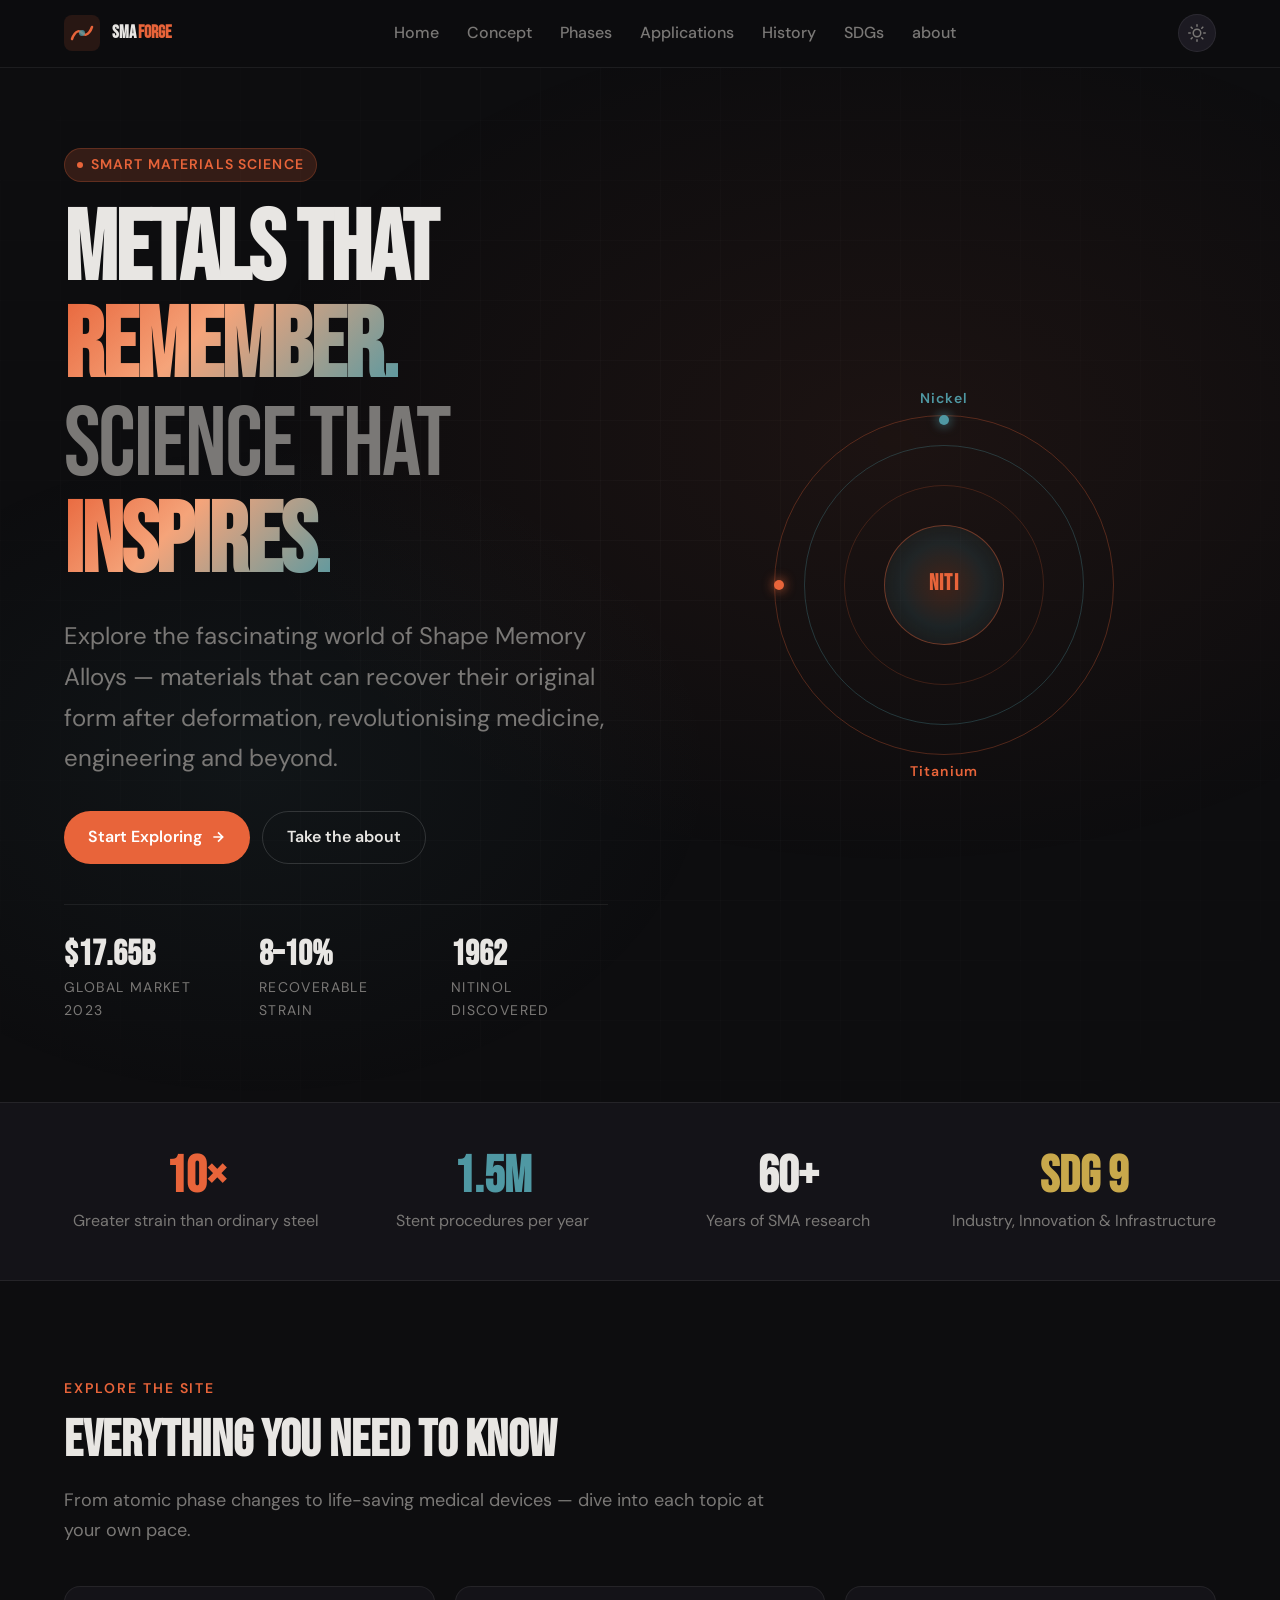
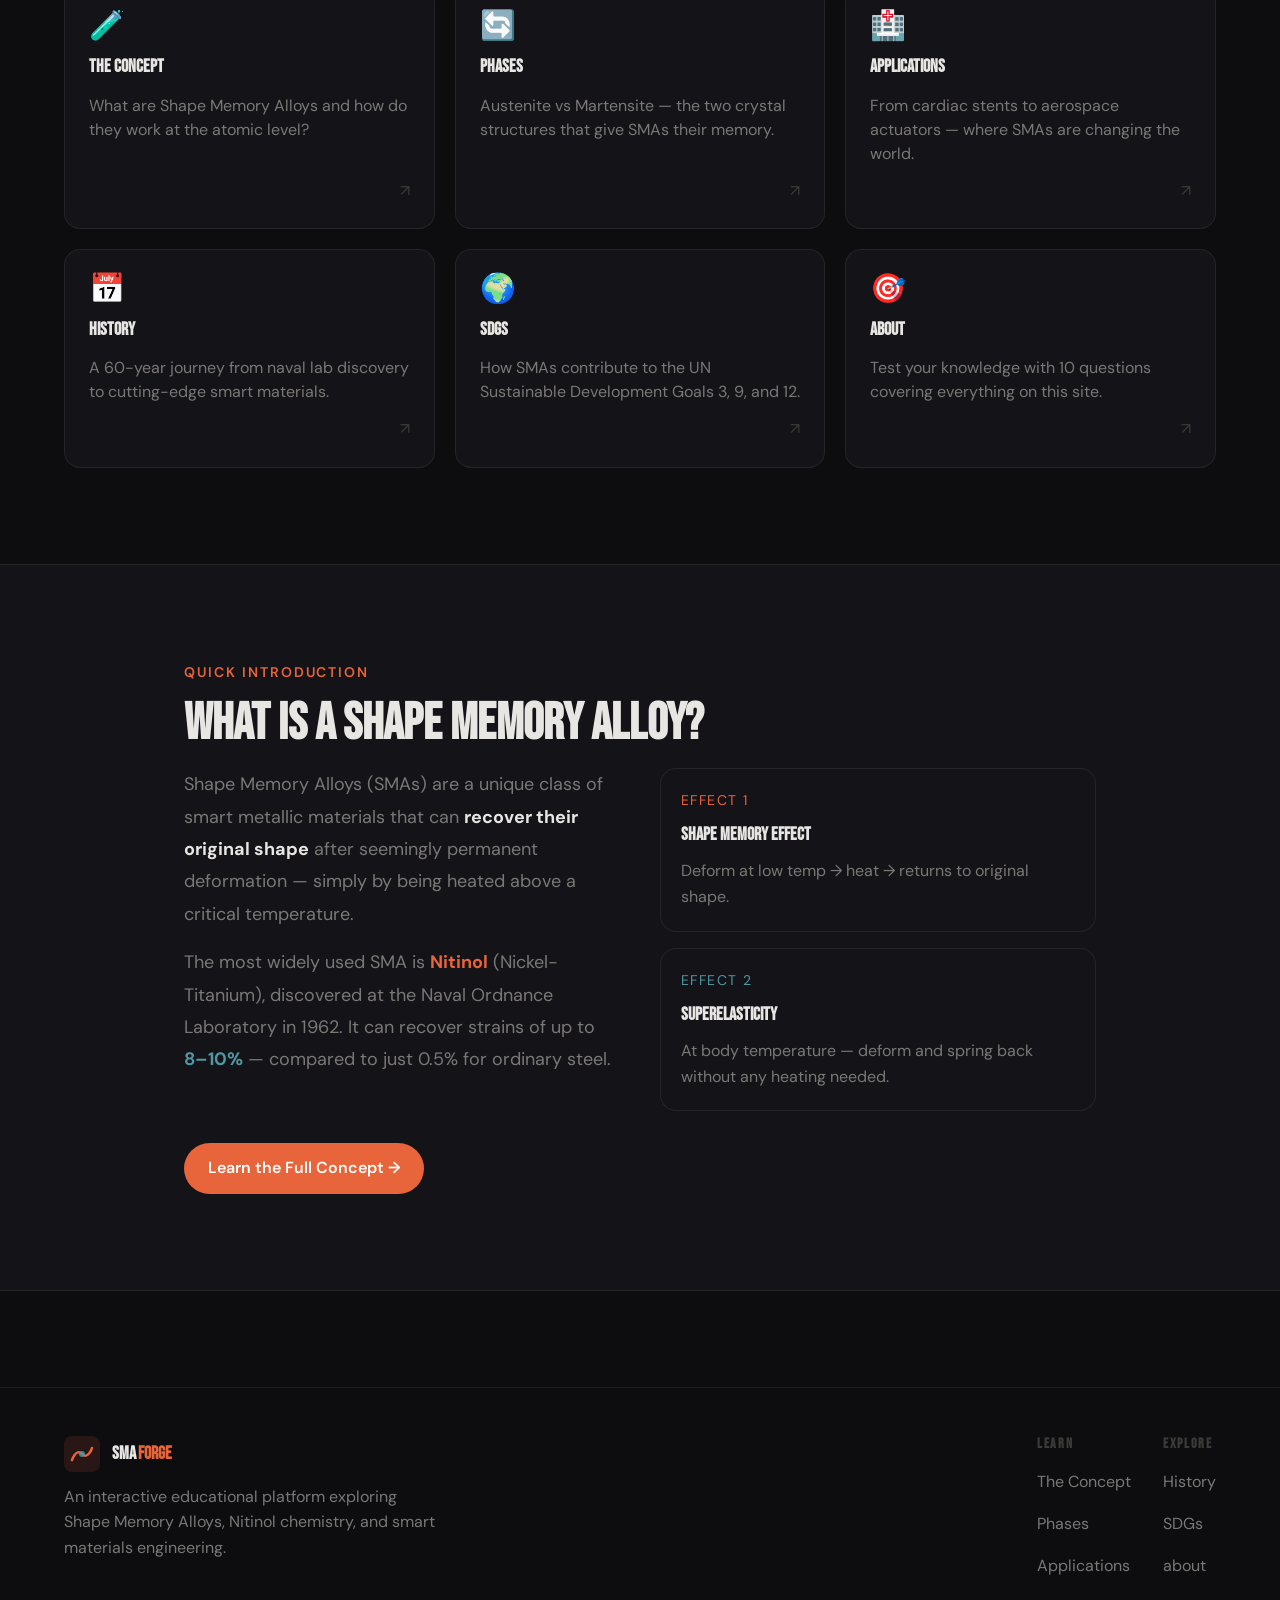
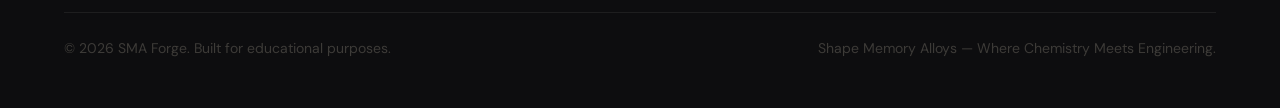
==== index.html @ 64794d24 "Initial deploy — SMA Forge" ====
<!DOCTYPE html>
<html lang="en" data-theme="dark">
<head>
  <meta charset="UTF-8" />
  <meta name="viewport" content="width=device-width, initial-scale=1.0" />
  <meta name="description" content="SMA Forge — An interactive educational platform exploring Shape Memory Alloys, Nitinol, and smart materials science." />
  <title>SMA Forge — Where Chemistry Meets Engineering</title>

  <!-- Prevent theme flash -->
  <script src="./js/theme.js"></script>

  <!-- Fonts -->
  <link rel="preconnect" href="https://fonts.googleapis.com" />
  <link rel="preconnect" href="https://fonts.googleapis.com" />
  <link rel="preconnect" href="https://fonts.gstatic.com" crossorigin />
  <link href="https://fonts.googleapis.com/css2?family=Bebas+Neue&family=DM+Sans:opsz,wght@9..40,300;9..40,400;9..40,500;9..40,700&display=swap" rel="stylesheet" />
  <!-- Styles -->
  <link rel="stylesheet" href="./css/global.css" />
  <link rel="stylesheet" href="./css/animations.css" />

  <style>
    /* ── Hero ── */
    .hero {
      min-height: 100dvh;
      display: flex;
      align-items: center;
      position: relative;
      overflow: hidden;
      padding-top: 68px;
    }

    .hero__bg {
      position: absolute;
      inset: 0;
      z-index: 0;
      background:
        radial-gradient(ellipse 80% 60% at 70% 40%, rgba(232,100,58,0.07) 0%, transparent 65%),
        radial-gradient(ellipse 60% 50% at 20% 70%, rgba(79,152,163,0.06) 0%, transparent 60%);
    }

    .hero__grid-lines {
      position: absolute;
      inset: 0;
      z-index: 0;
      background-image:
        linear-gradient(rgba(255,255,255,0.025) 1px, transparent 1px),
        linear-gradient(90deg, rgba(255,255,255,0.025) 1px, transparent 1px);
      background-size: 60px 60px;
      mask-image: radial-gradient(ellipse 80% 80% at 50% 50%, black, transparent);
    }

    .hero__inner {
      position: relative;
      z-index: 1;
      max-width: var(--content-wide);
      margin-inline: auto;
      padding-inline: var(--space-6);
      padding-block: var(--space-20);
      display: grid;
      grid-template-columns: 1fr 1fr;
      gap: var(--space-16);
      align-items: center;
    }

    .hero__badge {
      display: inline-flex;
      align-items: center;
      gap: var(--space-2);
      padding: var(--space-1) var(--space-3);
      background: var(--accent-glow);
      border: 1px solid rgba(232,100,58,0.25);
      border-radius: var(--radius-full);
      font-size: var(--text-xs);
      font-weight: 600;
      color: var(--accent);
      letter-spacing: 0.08em;
      text-transform: uppercase;
      margin-bottom: var(--space-5);
    }

    .hero__badge-dot {
      width: 6px;
      height: 6px;
      background: var(--accent);
      border-radius: 50%;
      animation: pulseGlow 2s ease-in-out infinite;
    }

    .hero__title {
      font-family: var(--font-display);
      font-size: var(--text-hero);
      font-weight: 700;
      line-height: 1.0;
      letter-spacing: -0.02em;
      margin-bottom: var(--space-6);
    }

    .hero__title .line-2 {
      display: block;
      color: var(--text-muted);
      font-weight: 400;
    }

    .hero__desc {
      font-size: var(--text-lg);
      color: var(--text-muted);
      max-width: 52ch;
      line-height: 1.7;
      margin-bottom: var(--space-8);
    }

    .hero__actions {
      display: flex;
      flex-wrap: wrap;
      gap: var(--space-3);
      margin-bottom: var(--space-10);
    }

    .hero__stats {
      display: flex;
      gap: var(--space-8);
      padding-top: var(--space-8);
      border-top: 1px solid var(--border);
    }

    .hero__stat-value {
      font-family: var(--font-display);
      font-size: var(--text-xl);
      font-weight: 700;
      color: var(--text);
      line-height: 1;
      margin-bottom: var(--space-1);
    }

    .hero__stat-label {
      font-size: var(--text-xs);
      color: var(--text-muted);
      text-transform: uppercase;
      letter-spacing: 0.1em;
    }

    /* Hero visual */
    .hero__visual {
      display: flex;
      justify-content: center;
      align-items: center;
      position: relative;
    }

    .hero__atom {
      position: relative;
      width: 340px;
      height: 340px;
    }

    .atom__ring {
      position: absolute;
      inset: 0;
      border-radius: 50%;
      border: 1px solid;
      animation: spin linear infinite;
    }

    .atom__ring--1 {
      border-color: rgba(232,100,58,0.3);
      animation-duration: 12s;
    }

    .atom__ring--2 {
      inset: 30px;
      border-color: rgba(79,152,163,0.3);
      animation-duration: 18s;
      animation-direction: reverse;
    }

    .atom__ring--3 {
      inset: 70px;
      border-color: rgba(232,100,58,0.2);
      animation-duration: 8s;
    }

    .atom__core {
      position: absolute;
      inset: 110px;
      background: radial-gradient(circle, rgba(232,100,58,0.2), rgba(79,152,163,0.15), transparent);
      border-radius: 50%;
      border: 1px solid rgba(232,100,58,0.4);
      display: flex;
      align-items: center;
      justify-content: center;
    }

    .atom__core-text {
      font-family: var(--font-display);
      font-size: 1.4rem;
      font-weight: 700;
      color: var(--accent);
      letter-spacing: 0.05em;
    }

    .atom__dot {
      position: absolute;
      width: 10px;
      height: 10px;
      border-radius: 50%;
      top: 50%;
      left: 0;
      margin-top: -5px;
      transform-origin: 170px 5px;
    }

    .atom__dot--orange {
      background: var(--accent);
      box-shadow: 0 0 12px var(--accent);
    }

    .atom__dot--teal {
      background: var(--teal);
      box-shadow: 0 0 12px var(--teal);
      top: 0;
      left: 50%;
      margin-left: -5px;
      margin-top: 0;
      transform-origin: 5px 170px;
    }

    .atom__label {
      position: absolute;
      font-size: var(--text-xs);
      font-weight: 600;
      color: var(--text-muted);
      letter-spacing: 0.08em;
    }

    .atom__label--ni  { top: -28px; left: 50%; transform: translateX(-50%); color: var(--teal); }
    .atom__label--ti  { bottom: -28px; left: 50%; transform: translateX(-50%); color: var(--accent); }

    /* ── Nav cards (explore section) ── */
    .nav-cards {
      display: grid;
      grid-template-columns: repeat(3, 1fr);
      gap: var(--space-5);
    }

    .nav-card {
      background: var(--surface);
      border: 1px solid var(--border);
      border-radius: var(--radius-xl);
      padding: var(--space-6);
      text-decoration: none;
      display: flex;
      flex-direction: column;
      gap: var(--space-3);
      transition: border-color var(--transition), transform var(--transition), box-shadow var(--transition);
      position: relative;
      overflow: hidden;
    }

    .nav-card::before {
      content: '';
      position: absolute;
      inset: 0;
      opacity: 0;
      transition: opacity var(--transition);
    }

    .nav-card--orange::before {
      background: radial-gradient(ellipse at top left, rgba(232,100,58,0.08), transparent 60%);
    }

    .nav-card--teal::before {
      background: radial-gradient(ellipse at top left, rgba(79,152,163,0.08), transparent 60%);
    }

    .nav-card:hover {
      border-color: var(--border-hover);
      transform: translateY(-3px);
      box-shadow: var(--shadow-md);
    }

    .nav-card:hover::before { opacity: 1; }

    .nav-card__icon {
      font-size: 1.8rem;
      line-height: 1;
    }

    .nav-card__title {
      font-family: var(--font-display);
      font-size: var(--text-base);
      font-weight: 600;
      color: var(--text);
    }

    .nav-card__desc {
      font-size: var(--text-sm);
      color: var(--text-muted);
      line-height: 1.5;
      flex: 1;
    }

    .nav-card__arrow {
      font-size: var(--text-sm);
      color: var(--text-faint);
      transition: color var(--transition), transform var(--transition);
      align-self: flex-end;
    }

    .nav-card:hover .nav-card__arrow {
      color: var(--accent);
      transform: translate(3px, -3px);
    }

    /* ── Highlight strip ── */
    .highlight-strip {
      background: var(--surface);
      border-top: 1px solid var(--border);
      border-bottom: 1px solid var(--border);
      padding-block: var(--space-12);
    }

    .highlight-strip__inner {
      max-width: var(--content-wide);
      margin-inline: auto;
      padding-inline: var(--space-6);
      display: grid;
      grid-template-columns: repeat(4, 1fr);
      gap: var(--space-8);
      text-align: center;
    }

    .highlight-item__value {
      font-family: var(--font-display);
      font-size: var(--text-2xl);
      font-weight: 700;
      line-height: 1;
      margin-bottom: var(--space-2);
    }

    .highlight-item__label {
      font-size: var(--text-sm);
      color: var(--text-muted);
      line-height: 1.4;
    }

    /* ── Responsive ── */
    @media (max-width: 900px) {
      .hero__inner {
        grid-template-columns: 1fr;
        text-align: center;
        padding-block: var(--space-16);
      }

      .hero__desc { margin-inline: auto; }
      .hero__actions { justify-content: center; }
      .hero__stats { justify-content: center; }
      .hero__visual { display: none; }
    }

    @media (max-width: 768px) {
      .nav-cards { grid-template-columns: 1fr 1fr; }
      .highlight-strip__inner { grid-template-columns: repeat(2, 1fr); }
    }

    @media (max-width: 480px) {
      .nav-cards { grid-template-columns: 1fr; }
      .highlight-strip__inner { grid-template-columns: 1fr 1fr; }
      .hero__stats { gap: var(--space-6); flex-wrap: wrap; }
    }
  </style>
</head>

<body class="page-enter">
  <a href="#main" class="skip-link">Skip to content</a>

  <!-- ═══════════════════════════════ NAVBAR ═══════════════════════════════ -->
  <nav class="navbar" role="navigation" aria-label="Main navigation">
    <div class="navbar__inner">

      <!-- Logo -->
      <a href="./index.html" class="navbar__logo" aria-label="SMA Forge Home">
        <svg class="navbar__logo-icon" viewBox="0 0 36 36" fill="none"
             xmlns="http://www.w3.org/2000/svg" aria-hidden="true">
          <rect width="36" height="36" rx="8" fill="rgba(232,100,58,0.12)"/>
          <path d="M8 24 C8 24, 12 12, 18 18 C24 24, 28 12, 28 12"
                stroke="#e8643a" stroke-width="2.5" stroke-linecap="round"
                stroke-linejoin="round" fill="none"/>
          <circle cx="18" cy="18" r="3" fill="#4f98a3" opacity="0.8"/>
        </svg>
        <span class="navbar__logo-text">SMA <span>Forge</span></span>
      </a>

      <!-- Desktop links -->
      <ul class="navbar__links" role="list">
        <li><a href="./index.html">Home</a></li>
        <li><a href="./concept.html">Concept</a></li>
        <li><a href="./phases.html">Phases</a></li>
        <li><a href="./applications.html">Applications</a></li>
        <li><a href="./history.html">History</a></li>
        <li><a href="./sdgs.html">SDGs</a></li>
        <li><a href="./about.html">about</a></li>
      </ul>

      <!-- Controls -->
      <div class="navbar__controls">
        <button class="theme-toggle" data-theme-toggle
                aria-label="Switch to light mode">
        </button>
        <button class="navbar__hamburger" aria-label="Open menu"
                aria-expanded="false" aria-controls="mobile-menu">
          <span></span><span></span><span></span>
        </button>
      </div>
    </div>
  </nav>

  <!-- Mobile nav -->
  <div class="navbar__mobile" id="mobile-menu" role="navigation"
       aria-label="Mobile navigation">
    <a href="./index.html">Home</a>
    <a href="./concept.html">Concept</a>
    <a href="./phases.html">Phases</a>
    <a href="./applications.html">Applications</a>
    <a href="./history.html">History</a>
    <a href="./sdgs.html">SDGs</a>
    <a href="./about.html">about</a>
  </div>

  <main id="main">

    <!-- ═══════════════════════════════ HERO ═══════════════════════════════ -->
    <section class="hero" aria-labelledby="hero-title">
      <div class="hero__bg" aria-hidden="true"></div>
      <div class="hero__grid-lines" aria-hidden="true"></div>

      <div class="hero__inner">
        <!-- Left: Text -->
        <div class="hero__content">
          <div class="hero__badge hero-animate-1" aria-hidden="true">
            <span class="hero__badge-dot"></span>
            Smart Materials Science
          </div>

          <h1 class="hero__title hero-animate-2" id="hero-title">
            Metals That
            <span class="gradient-text">Remember.</span>
            <span class="line-2">Science That</span>
            <span class="gradient-text">Inspires.</span>
          </h1>

          <p class="hero__desc hero-animate-3">
            Explore the fascinating world of Shape Memory Alloys —
            materials that can recover their original form after deformation,
            revolutionising medicine, engineering and beyond.
          </p>

          <div class="hero__actions hero-animate-4">
            <a href="./concept.html" class="btn btn-primary">
              Start Exploring
              <svg width="16" height="16" viewBox="0 0 24 24" fill="none"
                   stroke="currentColor" stroke-width="2.5" aria-hidden="true">
                <path d="M5 12h14M12 5l7 7-7 7"/>
              </svg>
            </a>
            <a href="./about.html" class="btn btn-secondary">
              Take the about
            </a>
          </div>

          <div class="hero__stats hero-animate-5">
            <div>
              <div class="hero__stat-value text-accent">$17.65B</div>
              <div class="hero__stat-label">Global Market 2023</div>
            </div>
            <div>
              <div class="hero__stat-value text-teal">8–10%</div>
              <div class="hero__stat-label">Recoverable Strain</div>
            </div>
            <div>
              <div class="hero__stat-value" style="color:var(--text)">1962</div>
              <div class="hero__stat-label">Nitinol Discovered</div>
            </div>
          </div>
        </div>

        <!-- Right: Atom visual -->
        <div class="hero__visual hero-animate-3" aria-hidden="true">
          <div class="hero__atom">
            <div class="atom__ring atom__ring--1"></div>
            <div class="atom__ring atom__ring--2"></div>
            <div class="atom__ring atom__ring--3"></div>
            <div class="atom__core">
              <span class="atom__core-text">NiTi</span>
            </div>
            <div class="atom__dot atom__dot--orange"
                 style="animation: spin 12s linear infinite;
                        transform-origin: 170px 5px;"></div>
            <div class="atom__dot atom__dot--teal"
                 style="animation: spin 18s linear infinite reverse;
                        transform-origin: 5px 140px;"></div>
            <span class="atom__label atom__label--ni">Nickel</span>
            <span class="atom__label atom__label--ti">Titanium</span>
          </div>
        </div>
      </div>
    </section>

    <!-- ═══════════════════════════ HIGHLIGHT STRIP ═══════════════════════ -->
    <div class="highlight-strip" aria-label="Key facts">
      <div class="highlight-strip__inner">
        <div data-reveal data-delay="1">
          <div class="highlight-item__value text-accent">10×</div>
          <div class="highlight-item__label">Greater strain than ordinary steel</div>
        </div>
        <div data-reveal data-delay="2">
          <div class="highlight-item__value text-teal">1.5M</div>
          <div class="highlight-item__label">Stent procedures per year</div>
        </div>
        <div data-reveal data-delay="3">
          <div class="highlight-item__value" style="color:var(--text)">60+</div>
          <div class="highlight-item__label">Years of SMA research</div>
        </div>
        <div data-reveal data-delay="4">
          <div class="highlight-item__value" style="color:#c8a84b">SDG 9</div>
          <div class="highlight-item__label">Industry, Innovation & Infrastructure</div>
        </div>
      </div>
    </div>

    <!-- ═══════════════════════════ EXPLORE SECTION ═══════════════════════ -->
    <section class="section" aria-labelledby="explore-title">
      <div class="container">
        <p class="section-label" data-reveal>Explore the Site</p>
        <h2 class="section-title" id="explore-title" data-reveal data-delay="1">
          Everything You Need to Know
        </h2>
        <p class="section-subtitle" data-reveal data-delay="2">
          From atomic phase changes to life-saving medical devices —
          dive into each topic at your own pace.
        </p>

        <div class="nav-cards">
          <a href="./concept.html" class="nav-card nav-card--orange"
             data-reveal data-delay="1">
            <div class="nav-card__icon">🧪</div>
            <div class="nav-card__title">The Concept</div>
            <div class="nav-card__desc">
              What are Shape Memory Alloys and how do they work at the atomic level?
            </div>
            <div class="nav-card__arrow">↗</div>
          </a>

          <a href="./phases.html" class="nav-card nav-card--teal"
             data-reveal data-delay="2">
            <div class="nav-card__icon">🔄</div>
            <div class="nav-card__title">Phases</div>
            <div class="nav-card__desc">
              Austenite vs Martensite — the two crystal structures that give SMAs their memory.
            </div>
            <div class="nav-card__arrow">↗</div>
          </a>

          <a href="./applications.html" class="nav-card nav-card--orange"
             data-reveal data-delay="3">
            <div class="nav-card__icon">🏥</div>
            <div class="nav-card__title">Applications</div>
            <div class="nav-card__desc">
              From cardiac stents to aerospace actuators — where SMAs are changing the world.
            </div>
            <div class="nav-card__arrow">↗</div>
          </a>

          <a href="./history.html" class="nav-card nav-card--teal"
             data-reveal data-delay="1">
            <div class="nav-card__icon">📅</div>
            <div class="nav-card__title">History</div>
            <div class="nav-card__desc">
              A 60-year journey from naval lab discovery to cutting-edge smart materials.
            </div>
            <div class="nav-card__arrow">↗</div>
          </a>

          <a href="./sdgs.html" class="nav-card nav-card--orange"
             data-reveal data-delay="2">
            <div class="nav-card__icon">🌍</div>
            <div class="nav-card__title">SDGs</div>
            <div class="nav-card__desc">
              How SMAs contribute to the UN Sustainable Development Goals 3, 9, and 12.
            </div>
            <div class="nav-card__arrow">↗</div>
          </a>

          <a href="./about.html" class="nav-card nav-card--teal"
             data-reveal data-delay="3">
            <div class="nav-card__icon">🎯</div>
            <div class="nav-card__title">about</div>
            <div class="nav-card__desc">
              Test your knowledge with 10 questions covering everything on this site.
            </div>
            <div class="nav-card__arrow">↗</div>
          </a>
        </div>
      </div>
    </section>

    <!-- ═══════════════════════════ WHAT IS AN SMA ═══════════════════════ -->
    <section class="section" style="background: var(--surface); border-top: 1px solid var(--border); border-bottom: 1px solid var(--border);" aria-labelledby="what-title">
      <div class="container--narrow">
        <p class="section-label" data-reveal>Quick Introduction</p>
        <h2 class="section-title" id="what-title" data-reveal data-delay="1">
          What Is a Shape Memory Alloy?
        </h2>
        <div style="display: grid; grid-template-columns: 1fr 1fr; gap: var(--space-10); align-items: start;"
             data-reveal data-delay="2">
          <div>
            <p style="color: var(--text-muted); line-height: 1.8; margin-bottom: var(--space-4);">
              Shape Memory Alloys (SMAs) are a unique class of smart metallic
              materials that can <strong style="color: var(--text);">recover their original shape</strong>
              after seemingly permanent deformation — simply by being heated
              above a critical temperature.
            </p>
            <p style="color: var(--text-muted); line-height: 1.8;">
              The most widely used SMA is <strong style="color: var(--accent);">Nitinol</strong>
              (Nickel-Titanium), discovered at the Naval Ordnance Laboratory in 1962.
              It can recover strains of up to <strong style="color: var(--teal);">8–10%</strong>
              — compared to just 0.5% for ordinary steel.
            </p>
          </div>
          <div style="display: flex; flex-direction: column; gap: var(--space-4);">
            <div class="card" style="padding: var(--space-5);">
              <div style="font-size: var(--text-xs); text-transform: uppercase;
                          letter-spacing: 0.1em; color: var(--accent);
                          margin-bottom: var(--space-2);">Effect 1</div>
              <div style="font-family: var(--font-display); font-size: var(--text-base);
                          font-weight: 600; margin-bottom: var(--space-2);">
                Shape Memory Effect
              </div>
              <div style="font-size: var(--text-sm); color: var(--text-muted);">
                Deform at low temp → heat → returns to original shape.
              </div>
            </div>
            <div class="card" style="padding: var(--space-5);">
              <div style="font-size: var(--text-xs); text-transform: uppercase;
                          letter-spacing: 0.1em; color: var(--teal);
                          margin-bottom: var(--space-2);">Effect 2</div>
              <div style="font-family: var(--font-display); font-size: var(--text-base);
                          font-weight: 600; margin-bottom: var(--space-2);">
                Superelasticity
              </div>
              <div style="font-size: var(--text-sm); color: var(--text-muted);">
                At body temperature — deform and spring back without any heating needed.
              </div>
            </div>
          </div>
        </div>

        <div style="margin-top: var(--space-8);" data-reveal data-delay="3">
          <a href="./concept.html" class="btn btn-primary">
            Learn the Full Concept →
          </a>
        </div>
      </div>
    </section>

  </main>

  <!-- ═══════════════════════════════ FOOTER ═══════════════════════════════ -->
  <footer class="footer" role="contentinfo">
    <div class="footer__inner">
      <div class="footer__top">
        <div class="footer__brand">
          <a href="./index.html" class="navbar__logo" aria-label="SMA Forge Home">
            <svg class="navbar__logo-icon" viewBox="0 0 36 36" fill="none"
                 xmlns="http://www.w3.org/2000/svg" aria-hidden="true">
              <rect width="36" height="36" rx="8" fill="rgba(232,100,58,0.12)"/>
              <path d="M8 24 C8 24, 12 12, 18 18 C24 24, 28 12, 28 12"
                    stroke="#e8643a" stroke-width="2.5" stroke-linecap="round"
                    stroke-linejoin="round" fill="none"/>
              <circle cx="18" cy="18" r="3" fill="#4f98a3" opacity="0.8"/>
            </svg>
            <span class="navbar__logo-text">SMA <span>Forge</span></span>
          </a>
          <p>An interactive educational platform exploring Shape Memory Alloys, Nitinol chemistry, and smart materials engineering.</p>
        </div>

        <nav class="footer__nav" aria-label="Footer navigation">
          <div class="footer__nav-group">
            <h4>Learn</h4>
            <ul role="list">
              <li><a href="./concept.html">The Concept</a></li>
              <li><a href="./phases.html">Phases</a></li>
              <li><a href="./applications.html">Applications</a></li>
            </ul>
          </div>
          <div class="footer__nav-group">
            <h4>Explore</h4>
            <ul role="list">
              <li><a href="./history.html">History</a></li>
              <li><a href="./sdgs.html">SDGs</a></li>
              <li><a href="./about.html">about</a></li>
            </ul>
          </div>
        </nav>
      </div>

      <div class="footer__bottom">
        <span>© 2026 SMA Forge. Built for educational purposes.</span>
        <span>Shape Memory Alloys — Where Chemistry Meets Engineering.</span>
      </div>
    </div>
  </footer>

  <!-- Scripts -->
  <script src="./js/navbar.js"></script>
</body>
</html>
---- css/global.css ----
/* ================================================
   SMA FORGE — global.css
   Design tokens, reset, typography, navbar, footer
   ================================================ */

/* ---------- GOOGLE / FONTSHARE IMPORTS ---------- */
@import url('https://fonts.googleapis.com/css2?family=Bebas+Neue&family=DM+Sans:opsz,wght@9..40,300;9..40,400;9..40,500;9..40,700&display=swap');
/* ---------- DESIGN TOKENS ---------- */
:root {
  /* Surfaces */
  --bg:           #0d0d0f;
  --surface:      #141318;
  --surface-2:    #1c1a22;
  --surface-3:    #242230;
  --border:       rgba(255, 255, 255, 0.07);
  --border-hover: rgba(255, 255, 255, 0.15);

  /* Accent — Orange (hot / austenite) */
  --accent:       #e8643a;
  --accent-hover: #f07a52;
  --accent-glow:  rgba(232, 100, 58, 0.18);

  /* Accent 2 — Teal (cool / martensite) */
  --teal:         #4f98a3;
  --teal-hover:   #63b0bc;
  --teal-glow:    rgba(79, 152, 163, 0.18);

  /* Text */
  --text:         #e8e6e3;
  --text-muted:   #7a7876;
  --text-faint:   #3d3b38;

  /* Typography */
--font-display: 'Bebas Neue', 'Arial Narrow', sans-serif;
--font-body:    'DM Sans', 'Inter', sans-serif;

  /* Type scale */
  --text-xs:   clamp(0.75rem,  0.7rem  + 0.25vw, 0.875rem);
  --text-sm:   clamp(0.875rem, 0.8rem  + 0.35vw, 1rem);
  --text-base: clamp(1rem,     0.95rem + 0.25vw, 1.125rem);
  --text-lg:   clamp(1.125rem, 1rem    + 0.75vw, 1.5rem);
  --text-xl:   clamp(1.5rem,   1.2rem  + 1.25vw, 2.25rem);
  --text-2xl:  clamp(2rem,     1.2rem  + 2.5vw,  3.5rem);
  --text-3xl:  clamp(2.5rem,   1rem    + 4vw,    5rem);
  --text-hero: clamp(3rem,     0.5rem  + 7vw,    8rem);

  /* Spacing */
  --space-1:  0.25rem;
  --space-2:  0.5rem;
  --space-3:  0.75rem;
  --space-4:  1rem;
  --space-5:  1.25rem;
  --space-6:  1.5rem;
  --space-8:  2rem;
  --space-10: 2.5rem;
  --space-12: 3rem;
  --space-16: 4rem;
  --space-20: 5rem;
  --space-24: 6rem;

  /* Radius */
  --radius-sm: 0.375rem;
  --radius-md: 0.5rem;
  --radius-lg: 0.75rem;
  --radius-xl: 1rem;
  --radius-2xl: 1.5rem;
  --radius-full: 9999px;

  /* Shadows */
  --shadow-sm: 0 1px 3px rgba(0,0,0,0.4);
  --shadow-md: 0 4px 16px rgba(0,0,0,0.5);
  --shadow-lg: 0 12px 40px rgba(0,0,0,0.6);
  --shadow-accent: 0 4px 24px rgba(232,100,58,0.25);
  --shadow-teal:   0 4px 24px rgba(79,152,163,0.25);

  /* Layout */
  --content-narrow:  640px;
  --content-default: 960px;
  --content-wide:    1200px;

  /* Transitions */
  --ease: cubic-bezier(0.16, 1, 0.3, 1);
  --duration: 220ms;
  --transition: var(--duration) var(--ease);
}

/* Light mode override */
[data-theme="light"] {
  --bg:           #f5f3ef;
  --surface:      #faf8f5;
  --surface-2:    #edeae5;
  --surface-3:    #e6e3de;
  --border:       rgba(0,0,0,0.08);
  --border-hover: rgba(0,0,0,0.16);
  --text:         #1a1814;
  --text-muted:   #6b6966;
  --text-faint:   #b0aeab;
  --shadow-sm: 0 1px 3px rgba(0,0,0,0.08);
  --shadow-md: 0 4px 16px rgba(0,0,0,0.1);
  --shadow-lg: 0 12px 40px rgba(0,0,0,0.14);
}

/* ---------- BASE RESET ---------- */
*, *::before, *::after {
  box-sizing: border-box;
  margin: 0;
  padding: 0;
}

html {
  scroll-behavior: smooth;
  scroll-padding-top: 80px;
  -webkit-font-smoothing: antialiased;
  -moz-osx-font-smoothing: grayscale;
  text-rendering: optimizeLegibility;
  hanging-punctuation: first last;
}

body {
  font-family: var(--font-body);
  font-size: var(--text-base);
  color: var(--text);
  background-color: var(--bg);
  line-height: 1.65;
  min-height: 100dvh;
  overflow-x: hidden;
  transition: background-color var(--transition), color var(--transition);
}

img, picture, video, canvas, svg {
  display: block;
  max-width: 100%;
  height: auto;
}

ul[role="list"], ol[role="list"] { list-style: none; }

input, button, textarea, select {
  font: inherit;
  color: inherit;
}

h1, h2, h3, h4, h5, h6 {
  font-family: var(--font-display);
  text-wrap: balance;
  line-height: 1.1;
}

p, li, figcaption {
  text-wrap: pretty;
  max-width: 68ch;
}

a {
  color: inherit;
  text-decoration: none;
  transition: color var(--transition);
}

button { cursor: pointer; background: none; border: none; }

::selection {
  background: var(--accent-glow);
  color: var(--text);
}

:focus-visible {
  outline: 2px solid var(--accent);
  outline-offset: 3px;
  border-radius: var(--radius-sm);
}

@media (prefers-reduced-motion: reduce) {
  *, *::before, *::after {
    animation-duration: 0.01ms !important;
    transition-duration: 0.01ms !important;
    scroll-behavior: auto !important;
  }
}

/* ---------- UTILITY CLASSES ---------- */
.container {
  max-width: var(--content-wide);
  margin-inline: auto;
  padding-inline: var(--space-6);
}

.container--narrow {
  max-width: var(--content-default);
  margin-inline: auto;
  padding-inline: var(--space-6);
}

.section {
  padding-block: clamp(var(--space-12), 8vw, var(--space-24));
}

.section-label {
  font-family: var(--font-body);
  font-size: var(--text-xs);
  font-weight: 600;
  text-transform: uppercase;
  letter-spacing: 0.14em;
  color: var(--accent);
  margin-bottom: var(--space-3);
}

.section-title {
  font-family: var(--font-display);
  font-size: var(--text-2xl);
  font-weight: 700;
  color: var(--text);
  margin-bottom: var(--space-4);
}

.section-subtitle {
  font-size: var(--text-base);
  color: var(--text-muted);
  max-width: 60ch;
  line-height: 1.7;
  margin-bottom: var(--space-10);
}

.text-accent  { color: var(--accent); }
.text-teal    { color: var(--teal); }
.text-muted   { color: var(--text-muted); }

.divider {
  border: none;
  border-top: 1px solid var(--border);
  margin-block: var(--space-8);
}

/* ---------- CARDS ---------- */
.card {
  background: var(--surface);
  border: 1px solid var(--border);
  border-radius: var(--radius-xl);
  padding: var(--space-8);
  transition: border-color var(--transition), box-shadow var(--transition), transform var(--transition);
}

.card:hover {
  border-color: var(--border-hover);
  box-shadow: var(--shadow-md);
  transform: translateY(-2px);
}

.card--elevated {
  background: var(--surface-2);
}

/* ---------- BUTTONS ---------- */
.btn {
  display: inline-flex;
  align-items: center;
  gap: var(--space-2);
  padding: var(--space-3) var(--space-6);
  border-radius: var(--radius-full);
  font-family: var(--font-body);
  font-size: var(--text-sm);
  font-weight: 600;
  transition: background var(--transition), color var(--transition),
              box-shadow var(--transition), transform var(--transition);
  cursor: pointer;
  white-space: nowrap;
}

.btn:active { transform: scale(0.97); }

.btn-primary {
  background: var(--accent);
  color: #fff;
  border: none;
}
.btn-primary:hover {
  background: var(--accent-hover);
  box-shadow: var(--shadow-accent);
}

.btn-secondary {
  background: transparent;
  color: var(--text);
  border: 1px solid var(--border-hover);
}
.btn-secondary:hover {
  background: var(--surface-2);
  border-color: var(--accent);
  color: var(--accent);
}

.btn-teal {
  background: var(--teal);
  color: #fff;
  border: none;
}
.btn-teal:hover {
  background: var(--teal-hover);
  box-shadow: var(--shadow-teal);
}

/* ---------- BADGE ---------- */
.badge {
  display: inline-flex;
  align-items: center;
  padding: var(--space-1) var(--space-3);
  border-radius: var(--radius-full);
  font-size: var(--text-xs);
  font-weight: 600;
  letter-spacing: 0.06em;
}

.badge-accent { background: var(--accent-glow); color: var(--accent); }
.badge-teal   { background: var(--teal-glow);   color: var(--teal); }

/* ---------- NAVBAR ---------- */
.navbar {
  position: fixed;
  top: 0;
  left: 0;
  right: 0;
  z-index: 100;
  height: 68px;
  display: flex;
  align-items: center;
  background: rgba(13, 13, 15, 0.7);
  backdrop-filter: blur(18px);
  -webkit-backdrop-filter: blur(18px);
  border-bottom: 1px solid var(--border);
  transition: background var(--transition), border-color var(--transition);
}

[data-theme="light"] .navbar {
  background: rgba(245, 243, 239, 0.75);
}

.navbar.scrolled {
  background: rgba(13, 13, 15, 0.92);
  border-bottom-color: var(--border-hover);
}

[data-theme="light"] .navbar.scrolled {
  background: rgba(245, 243, 239, 0.95);
}

.navbar__inner {
  max-width: var(--content-wide);
  margin-inline: auto;
  padding-inline: var(--space-6);
  width: 100%;
  display: flex;
  align-items: center;
  justify-content: space-between;
  gap: var(--space-8);
}

/* Logo */
.navbar__logo {
  display: flex;
  align-items: center;
  gap: var(--space-3);
  text-decoration: none;
  flex-shrink: 0;
}

.navbar__logo-icon {
  width: 36px;
  height: 36px;
}

.navbar__logo-text {
  font-family: var(--font-display);
  font-size: 1.15rem;
  font-weight: 700;
  color: var(--text);
  letter-spacing: -0.01em;
}

.navbar__logo-text span {
  color: var(--accent);
}

/* Nav links */
.navbar__links {
  display: flex;
  align-items: center;
  gap: var(--space-1);
  list-style: none;
}

.navbar__links a {
  display: block;
  padding: var(--space-2) var(--space-3);
  font-size: var(--text-sm);
  font-weight: 500;
  color: var(--text-muted);
  border-radius: var(--radius-md);
  transition: color var(--transition), background var(--transition);
  white-space: nowrap;
}

.navbar__links a:hover,
.navbar__links a.active {
  color: var(--text);
  background: var(--surface-2);
}

.navbar__links a.active {
  color: var(--accent);
}

/* Right side controls */
.navbar__controls {
  display: flex;
  align-items: center;
  gap: var(--space-3);
  flex-shrink: 0;
}

/* Theme toggle */
.theme-toggle {
  width: 38px;
  height: 38px;
  display: flex;
  align-items: center;
  justify-content: center;
  border-radius: var(--radius-full);
  background: var(--surface-2);
  border: 1px solid var(--border);
  color: var(--text-muted);
  transition: all var(--transition);
}

.theme-toggle:hover {
  color: var(--text);
  border-color: var(--border-hover);
}

/* Mobile hamburger */
.navbar__hamburger {
  display: none;
  flex-direction: column;
  justify-content: center;
  align-items: center;
  width: 38px;
  height: 38px;
  gap: 5px;
  border-radius: var(--radius-md);
  background: var(--surface-2);
  border: 1px solid var(--border);
}

.navbar__hamburger span {
  display: block;
  width: 18px;
  height: 2px;
  background: var(--text-muted);
  border-radius: 2px;
  transition: all var(--transition);
}

/* Mobile nav drawer */
.navbar__mobile {
  display: none;
  position: fixed;
  top: 68px;
  left: 0;
  right: 0;
  background: var(--surface);
  border-bottom: 1px solid var(--border);
  padding: var(--space-4) var(--space-6);
  flex-direction: column;
  gap: var(--space-1);
  z-index: 99;
  transform: translateY(-8px);
  opacity: 0;
  transition: opacity var(--transition), transform var(--transition);
}

.navbar__mobile.open {
  display: flex;
  opacity: 1;
  transform: translateY(0);
}

.navbar__mobile a {
  padding: var(--space-3) var(--space-4);
  font-size: var(--text-sm);
  font-weight: 500;
  color: var(--text-muted);
  border-radius: var(--radius-md);
  transition: color var(--transition), background var(--transition);
}

.navbar__mobile a:hover,
.navbar__mobile a.active {
  color: var(--accent);
  background: var(--surface-2);
}

/* Responsive navbar */
@media (max-width: 768px) {
  .navbar__links { display: none; }
  .navbar__hamburger { display: flex; }
}

/* ---------- PAGE HEADER ---------- */
.page-hero {
  padding-top: calc(68px + var(--space-16));
  padding-bottom: var(--space-16);
  border-bottom: 1px solid var(--border);
}

.page-hero__label {
  font-size: var(--text-xs);
  font-weight: 600;
  text-transform: uppercase;
  letter-spacing: 0.14em;
  color: var(--accent);
  margin-bottom: var(--space-3);
}

.page-hero__title {
  font-family: var(--font-display);
  font-size: var(--text-3xl);
  font-weight: 700;
  line-height: 1.05;
  margin-bottom: var(--space-5);
}

.page-hero__subtitle {
  font-size: var(--text-lg);
  color: var(--text-muted);
  max-width: 58ch;
  line-height: 1.6;
}

/* ---------- FOOTER ---------- */
.footer {
  border-top: 1px solid var(--border);
  padding-block: var(--space-12);
  margin-top: var(--space-24);
}

.footer__inner {
  max-width: var(--content-wide);
  margin-inline: auto;
  padding-inline: var(--space-6);
  display: flex;
  flex-direction: column;
  gap: var(--space-8);
}

.footer__top {
  display: grid;
  grid-template-columns: 1fr auto;
  gap: var(--space-8);
  align-items: start;
}

.footer__brand p {
  font-size: var(--text-sm);
  color: var(--text-muted);
  max-width: 40ch;
  margin-top: var(--space-3);
  line-height: 1.6;
}

.footer__nav {
  display: flex;
  gap: var(--space-8);
}

.footer__nav-group h4 {
  font-size: var(--text-xs);
  font-weight: 700;
  text-transform: uppercase;
  letter-spacing: 0.12em;
  color: var(--text-faint);
  margin-bottom: var(--space-4);
}

.footer__nav-group ul {
  list-style: none;
  display: flex;
  flex-direction: column;
  gap: var(--space-3);
}

.footer__nav-group a {
  font-size: var(--text-sm);
  color: var(--text-muted);
  transition: color var(--transition);
}

.footer__nav-group a:hover { color: var(--accent); }

.footer__bottom {
  display: flex;
  align-items: center;
  justify-content: space-between;
  padding-top: var(--space-6);
  border-top: 1px solid var(--border);
  font-size: var(--text-xs);
  color: var(--text-faint);
}

/* Responsive footer */
@media (max-width: 640px) {
  .footer__top { grid-template-columns: 1fr; }
  .footer__nav { flex-direction: column; gap: var(--space-6); }
  .footer__bottom { flex-direction: column; gap: var(--space-3); text-align: center; }
}

/* ---------- SKIP LINK ---------- */
.skip-link {
  position: absolute;
  top: -100px;
  left: var(--space-4);
  padding: var(--space-2) var(--space-4);
  background: var(--accent);
  color: #fff;
  border-radius: var(--radius-md);
  font-size: var(--text-sm);
  font-weight: 600;
  z-index: 9999;
  transition: top var(--transition);
}

.skip-link:focus { top: var(--space-4); }

/* ---------- SCROLLBAR ---------- */
::-webkit-scrollbar { width: 6px; }
::-webkit-scrollbar-track { background: var(--bg); }
::-webkit-scrollbar-thumb {
  background: var(--surface-3);
  border-radius: var(--radius-full);
}
::-webkit-scrollbar-thumb:hover { background: var(--text-faint); }
---- css/animations.css ----
/* ================================================
   SMA FORGE — animations.css
   Scroll reveals, transitions, keyframes
   ================================================ */

/* ---------- KEYFRAMES ---------- */

@keyframes fadeUp {
  from {
    opacity: 0;
    transform: translateY(24px);
  }
  to {
    opacity: 1;
    transform: translateY(0);
  }
}

@keyframes fadeIn {
  from { opacity: 0; }
  to   { opacity: 1; }
}

@keyframes fadeLeft {
  from {
    opacity: 0;
    transform: translateX(24px);
  }
  to {
    opacity: 1;
    transform: translateX(0);
  }
}

@keyframes fadeRight {
  from {
    opacity: 0;
    transform: translateX(-24px);
  }
  to {
    opacity: 1;
    transform: translateX(0);
  }
}

@keyframes scaleIn {
  from {
    opacity: 0;
    transform: scale(0.93);
  }
  to {
    opacity: 1;
    transform: scale(1);
  }
}

@keyframes pulseGlow {
  0%, 100% { box-shadow: 0 0 0 0 var(--accent-glow); }
  50%       { box-shadow: 0 0 24px 6px var(--accent-glow); }
}

@keyframes pulseGlowTeal {
  0%, 100% { box-shadow: 0 0 0 0 var(--teal-glow); }
  50%       { box-shadow: 0 0 24px 6px var(--teal-glow); }
}

@keyframes shimmer {
  0%   { background-position: -200% 0; }
  100% { background-position:  200% 0; }
}

@keyframes spin {
  from { transform: rotate(0deg); }
  to   { transform: rotate(360deg); }
}

@keyframes float {
  0%, 100% { transform: translateY(0px); }
  50%       { transform: translateY(-10px); }
}

@keyframes gradientShift {
  0%   { background-position: 0% 50%; }
  50%  { background-position: 100% 50%; }
  100% { background-position: 0% 50%; }
}

@keyframes drawLine {
  from { stroke-dashoffset: 1; }
  to   { stroke-dashoffset: 0; }
}

@keyframes countUp {
  from { opacity: 0; transform: translateY(10px); }
  to   { opacity: 1; transform: translateY(0); }
}

/* ---------- SCROLL REVEAL SYSTEM ---------- */
/* 
   Add [data-reveal] to any element you want to animate in.
   It starts hidden. JS in navbar.js triggers .revealed class
   when the element enters the viewport.
   
   Usage:
     <div data-reveal>...</div>
     <div data-reveal="left">...</div>
     <div data-reveal="right">...</div>
     <div data-reveal="scale">...</div>
     <div data-reveal data-delay="1">...</div>   ← 100ms delay
     <div data-reveal data-delay="2">...</div>   ← 200ms delay
     <div data-reveal data-delay="3">...</div>   ← 300ms delay
*/

[data-reveal] {
  opacity: 0;
  transform: translateY(20px);
  transition:
    opacity 0.6s var(--ease),
    transform 0.6s var(--ease);
}

[data-reveal="left"] {
  opacity: 0;
  transform: translateX(20px);
}

[data-reveal="right"] {
  opacity: 0;
  transform: translateX(-20px);
}

[data-reveal="scale"] {
  opacity: 0;
  transform: scale(0.95);
}

[data-reveal="fade"] {
  opacity: 0;
  transform: none;
}

/* Delay variants */
[data-delay="1"] { transition-delay: 0.1s; }
[data-delay="2"] { transition-delay: 0.2s; }
[data-delay="3"] { transition-delay: 0.3s; }
[data-delay="4"] { transition-delay: 0.4s; }
[data-delay="5"] { transition-delay: 0.5s; }
[data-delay="6"] { transition-delay: 0.6s; }

/* Revealed state — JS adds this class */
[data-reveal].revealed {
  opacity: 1;
  transform: translateY(0) translateX(0) scale(1);
}

/* Respect reduced motion */
@media (prefers-reduced-motion: reduce) {
  [data-reveal],
  [data-reveal="left"],
  [data-reveal="right"],
  [data-reveal="scale"],
  [data-reveal="fade"] {
    opacity: 1;
    transform: none;
    transition: none;
  }
}

/* ---------- SKELETON LOADER ---------- */
.skeleton {
  background: linear-gradient(
    90deg,
    var(--surface) 25%,
    var(--surface-2) 50%,
    var(--surface) 75%
  );
  background-size: 200% 100%;
  animation: shimmer 1.5s ease-in-out infinite;
  border-radius: var(--radius-sm);
}

/* ---------- GRADIENT TEXT ---------- */
.gradient-text {
  background: linear-gradient(
    135deg,
    var(--accent) 0%,
    #f5a47a 40%,
    var(--teal) 100%
  );
  -webkit-background-clip: text;
  -webkit-text-fill-color: transparent;
  background-clip: text;
}

/* ---------- GLOW EFFECTS ---------- */
.glow-accent {
  box-shadow: 0 0 20px var(--accent-glow);
}

.glow-teal {
  box-shadow: 0 0 20px var(--teal-glow);
}

.pulse-accent {
  animation: pulseGlow 2.5s ease-in-out infinite;
}

.pulse-teal {
  animation: pulseGlowTeal 2.5s ease-in-out infinite;
}

/* ---------- FLOATING ELEMENT ---------- */
.float {
  animation: float 4s ease-in-out infinite;
}

/* ---------- ANIMATED GRADIENT BG ---------- */
.gradient-bg {
  background: linear-gradient(
    -45deg,
    var(--bg),
    var(--surface),
    rgba(232,100,58,0.06),
    rgba(79,152,163,0.06)
  );
  background-size: 400% 400%;
  animation: gradientShift 12s ease infinite;
}

/* ---------- STAT NUMBER ANIMATION ---------- */
.stat-number {
  display: inline-block;
  animation: countUp 0.6s var(--ease) both;
}

/* ---------- HERO ENTRANCE (used on index.html) ---------- */
.hero-animate-1 {
  animation: fadeUp 0.7s var(--ease) 0.1s both;
}
.hero-animate-2 {
  animation: fadeUp 0.7s var(--ease) 0.25s both;
}
.hero-animate-3 {
  animation: fadeUp 0.7s var(--ease) 0.4s both;
}
.hero-animate-4 {
  animation: fadeUp 0.7s var(--ease) 0.55s both;
}
.hero-animate-5 {
  animation: fadeUp 0.7s var(--ease) 0.7s both;
}

/* ---------- PAGE TRANSITION ---------- */
.page-enter {
  animation: fadeIn 0.4s var(--ease) both;
}

/* ---------- CARD HOVER LIFT ---------- */
.hover-lift {
  transition: transform var(--transition), box-shadow var(--transition);
}

.hover-lift:hover {
  transform: translateY(-4px);
  box-shadow: var(--shadow-lg);
}

/* ---------- UNDERLINE LINK ---------- */
.link-underline {
  position: relative;
  color: var(--accent);
}

.link-underline::after {
  content: '';
  position: absolute;
  bottom: -2px;
  left: 0;
  width: 0;
  height: 1.5px;
  background: var(--accent);
  transition: width var(--transition);
}

.link-underline:hover::after {
  width: 100%;
}

/* ---------- PROGRESS BAR ---------- */
.progress-bar {
  height: 3px;
  background: var(--surface-2);
  border-radius: var(--radius-full);
  overflow: hidden;
}

.progress-bar__fill {
  height: 100%;
  background: linear-gradient(90deg, var(--accent), var(--teal));
  border-radius: var(--radius-full);
  width: 0%;
  transition: width 1s var(--ease);
}

/* ---------- SVG LINE DRAW ---------- */
.draw-line {
  stroke-dasharray: 1;
  stroke-dashoffset: 1;
  pathLength: 1;
}

.draw-line.revealed {
  animation: drawLine 1.2s var(--ease) forwards;
}
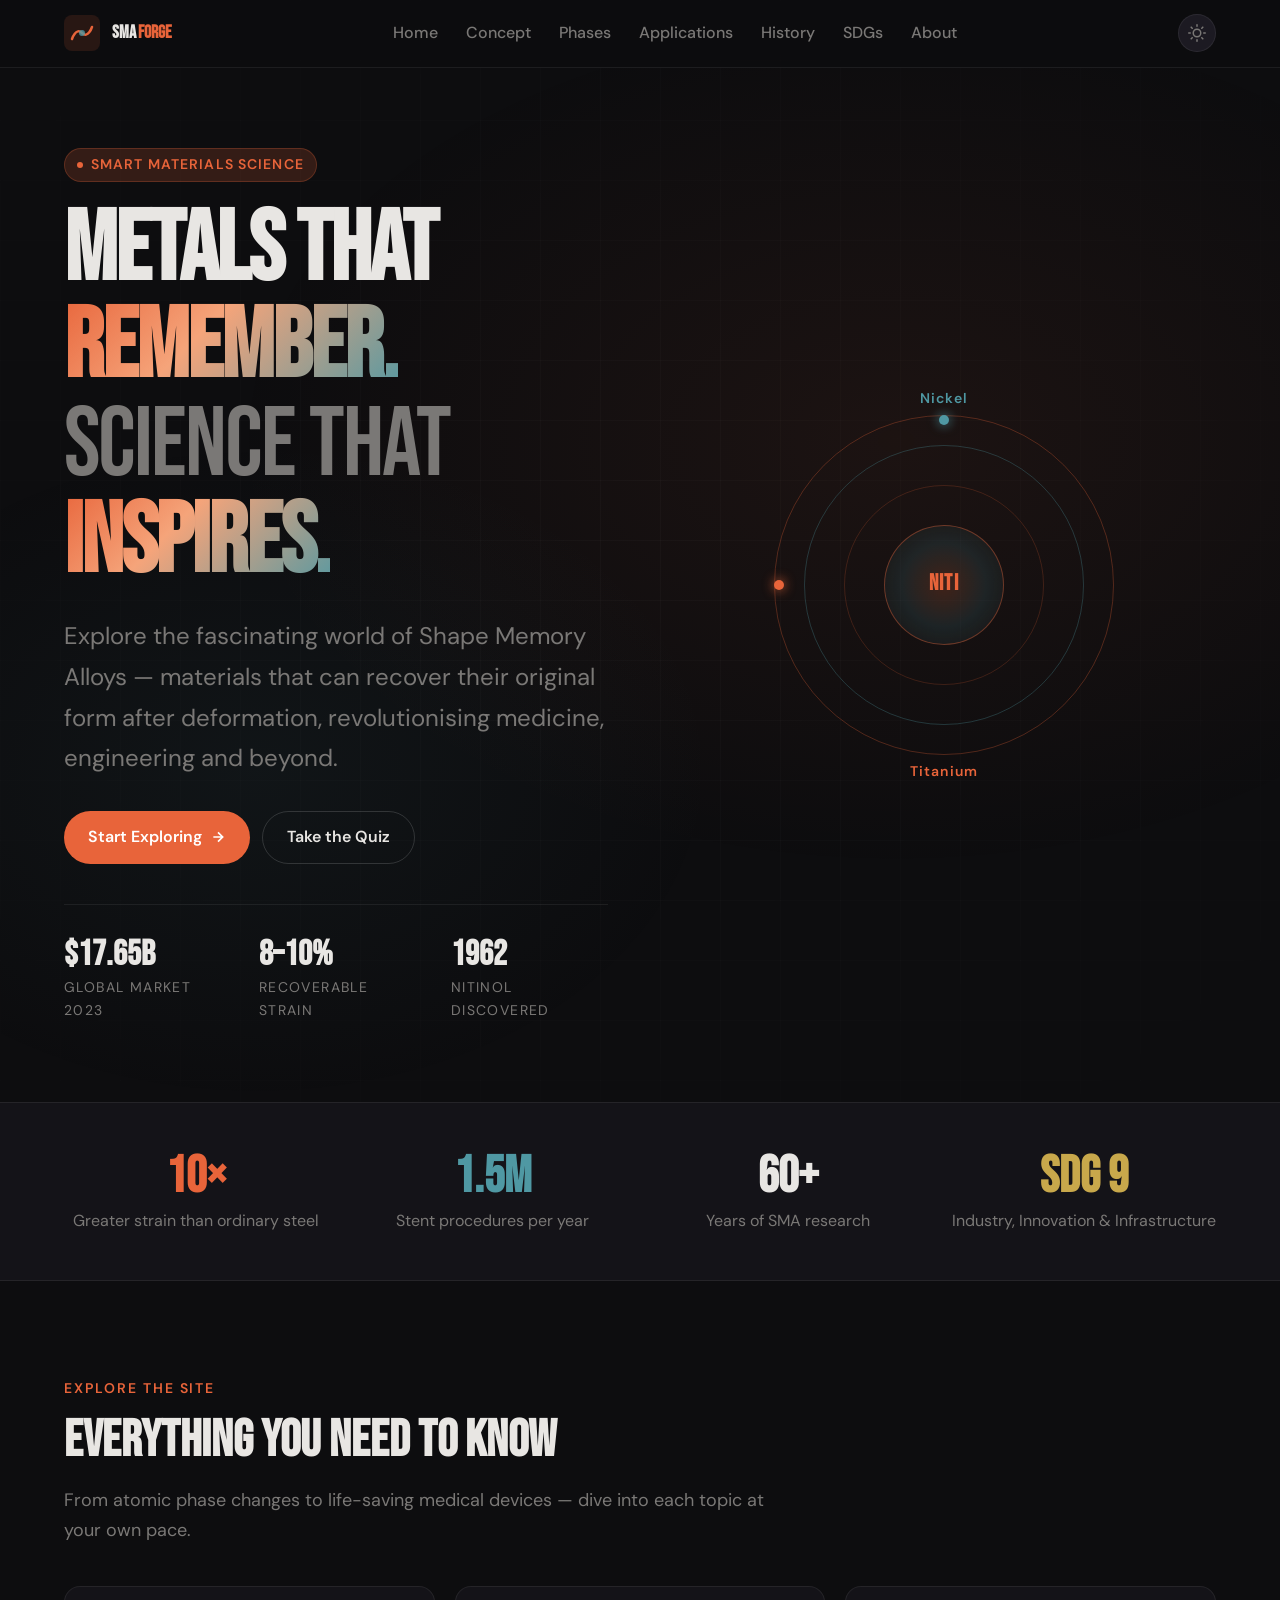
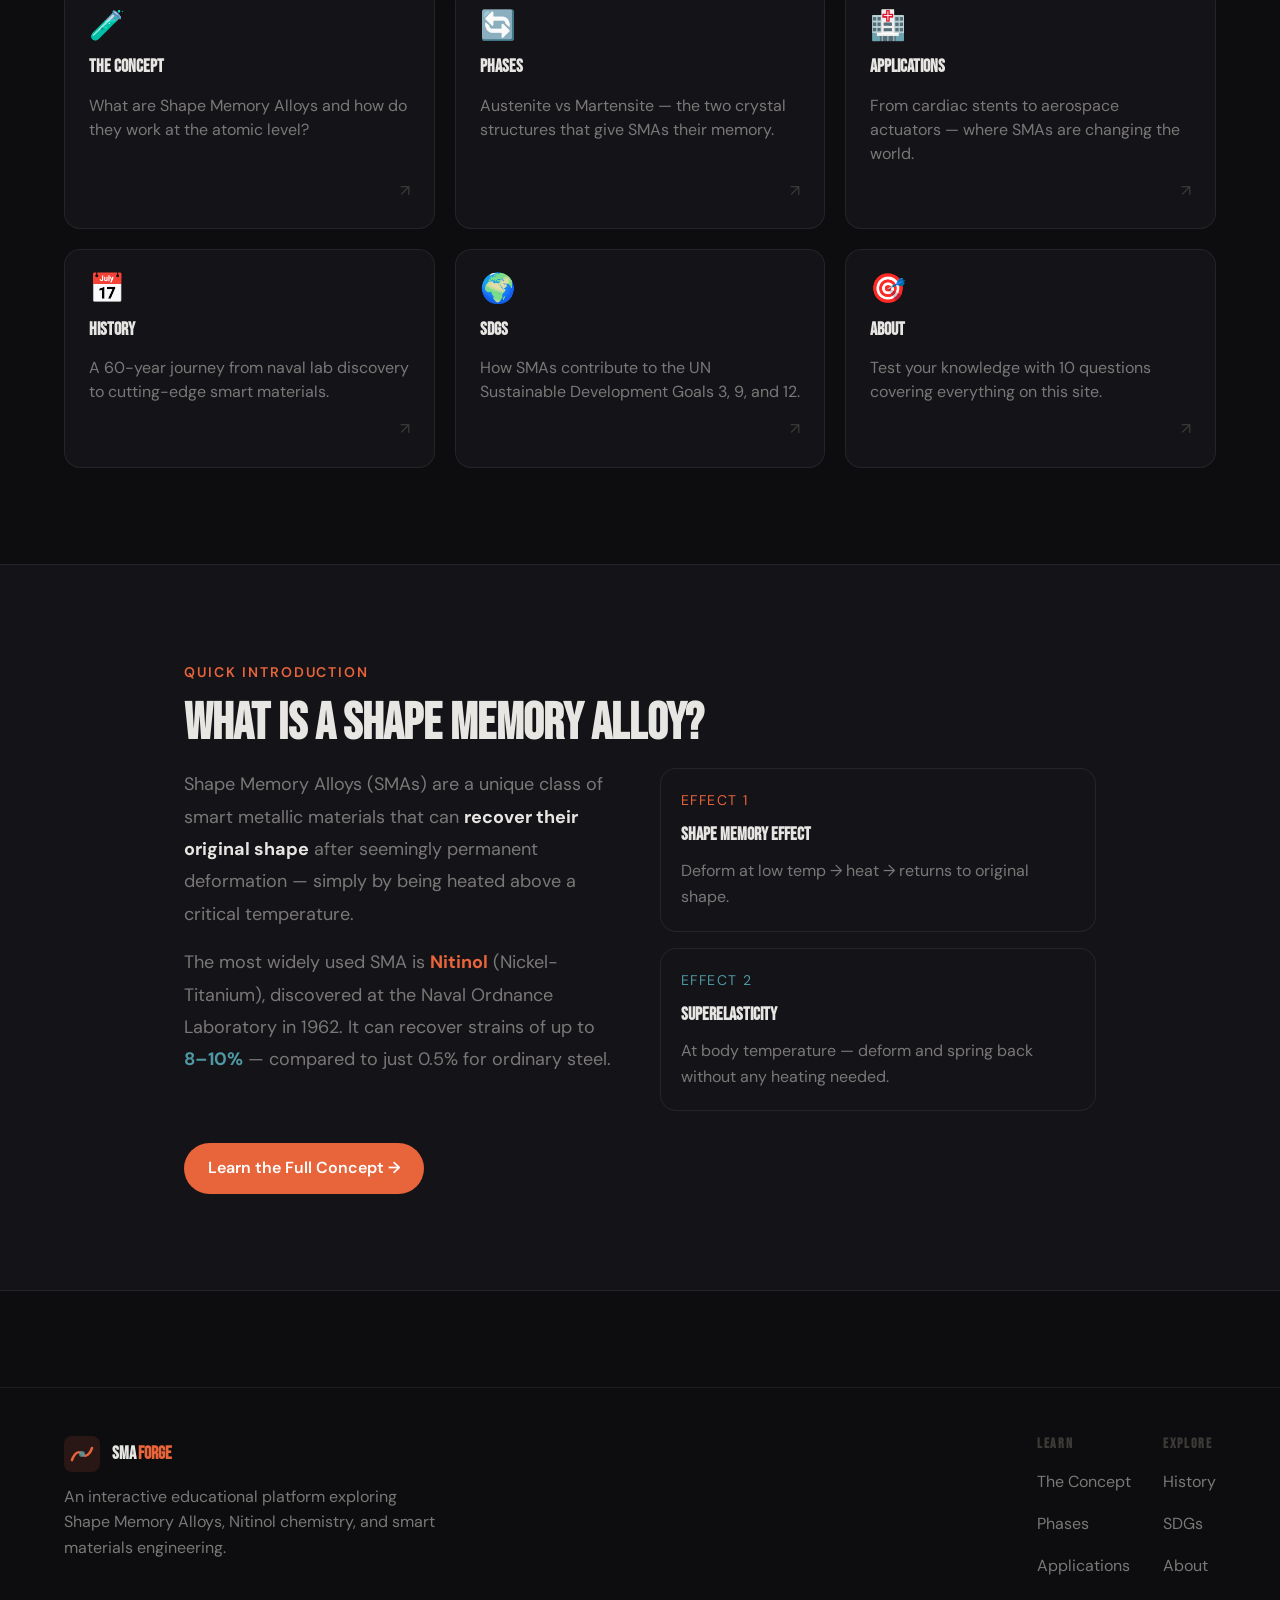
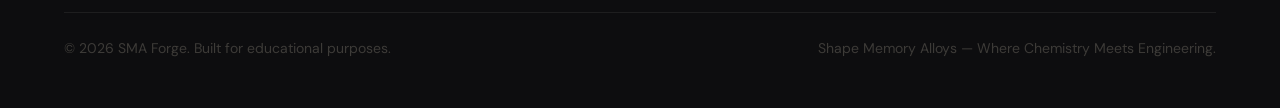
==== commit b1521cc1: "update" ====
--- a/index.html
+++ b/index.html
@@ -398,7 +398,7 @@
         <li><a href="./applications.html">Applications</a></li>
         <li><a href="./history.html">History</a></li>
         <li><a href="./sdgs.html">SDGs</a></li>
-        <li><a href="./about.html">about</a></li>
+        <li><a href="./about.html">About</a></li>
       </ul>
 
       <!-- Controls -->
@@ -423,7 +423,7 @@
     <a href="./applications.html">Applications</a>
     <a href="./history.html">History</a>
     <a href="./sdgs.html">SDGs</a>
-    <a href="./about.html">about</a>
+    <a href="./about.html">About</a>
   </div>
 
   <main id="main">
@@ -463,7 +463,7 @@
               </svg>
             </a>
             <a href="./about.html" class="btn btn-secondary">
-              Take the about
+              Take the Quiz
             </a>
           </div>
 
@@ -697,7 +697,7 @@
             <ul role="list">
               <li><a href="./history.html">History</a></li>
               <li><a href="./sdgs.html">SDGs</a></li>
-              <li><a href="./about.html">about</a></li>
+              <li><a href="./about.html">About</a></li>
             </ul>
           </div>
         </nav>
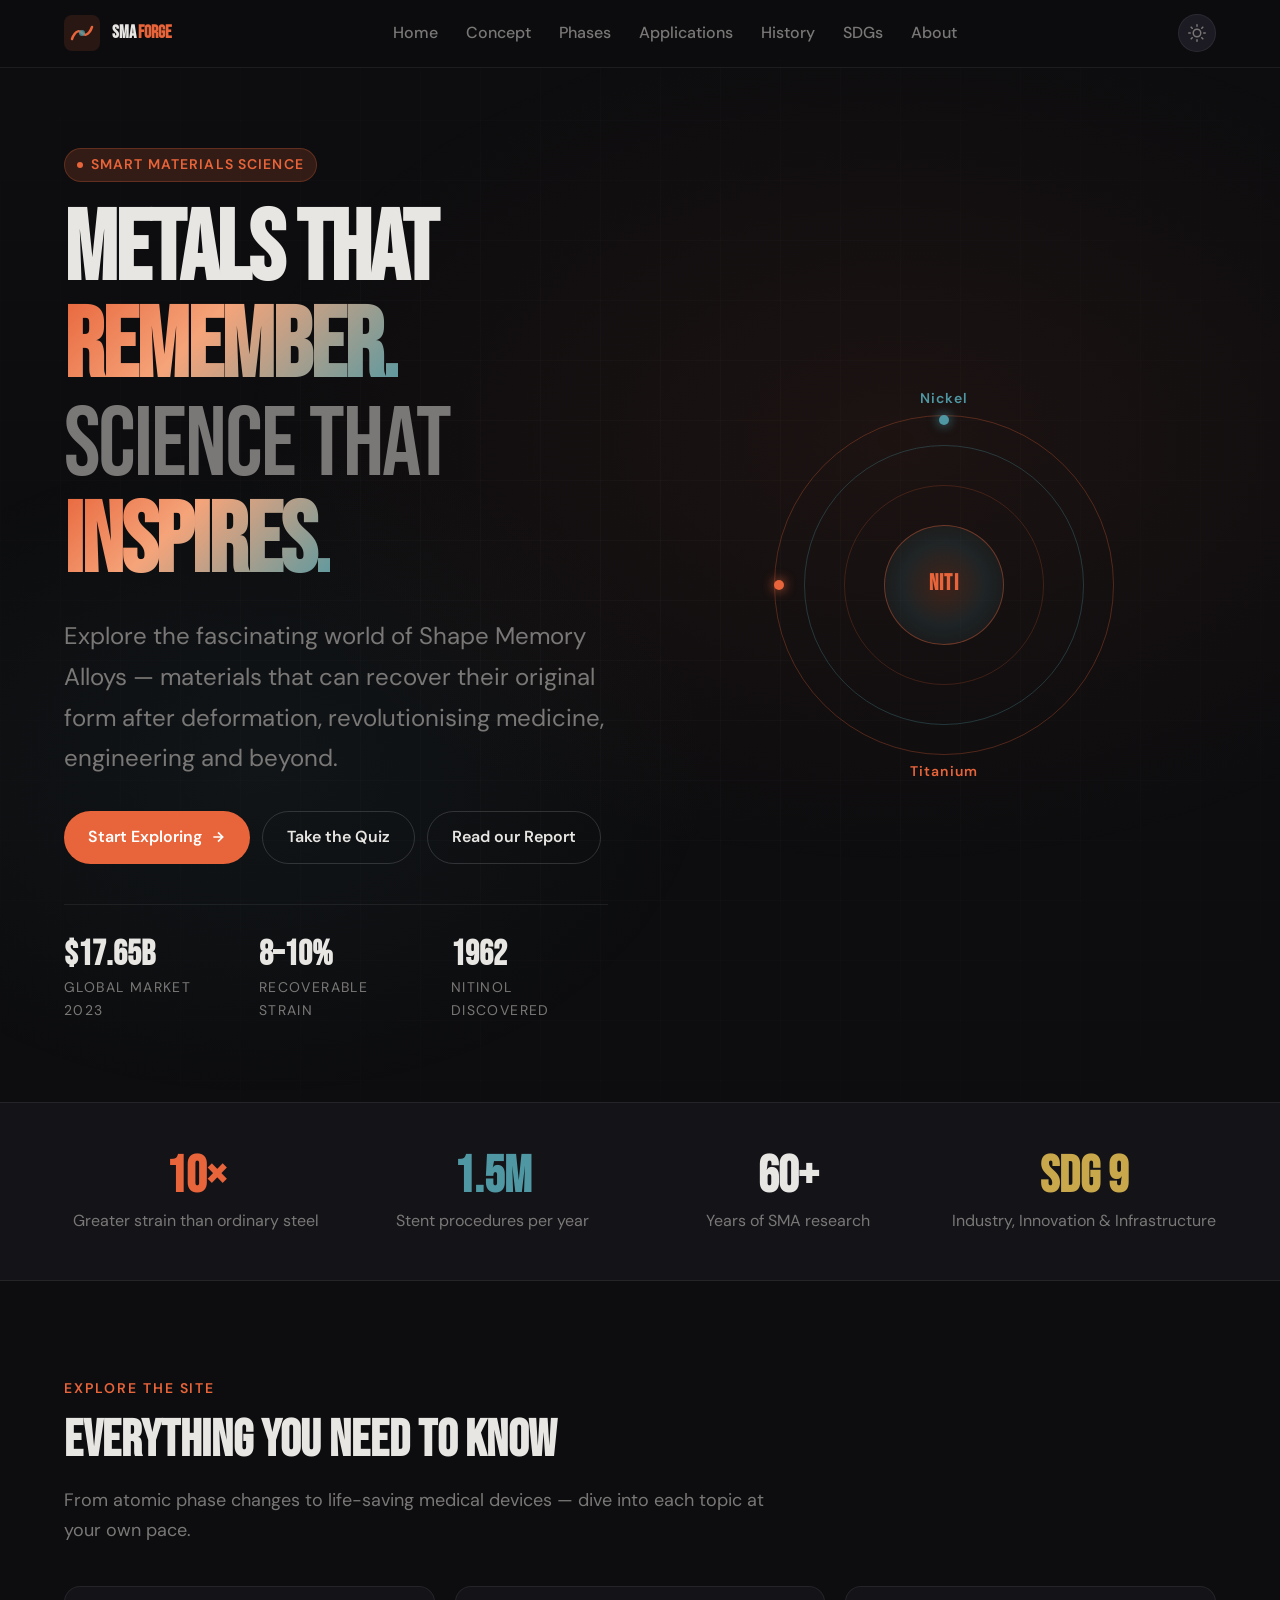
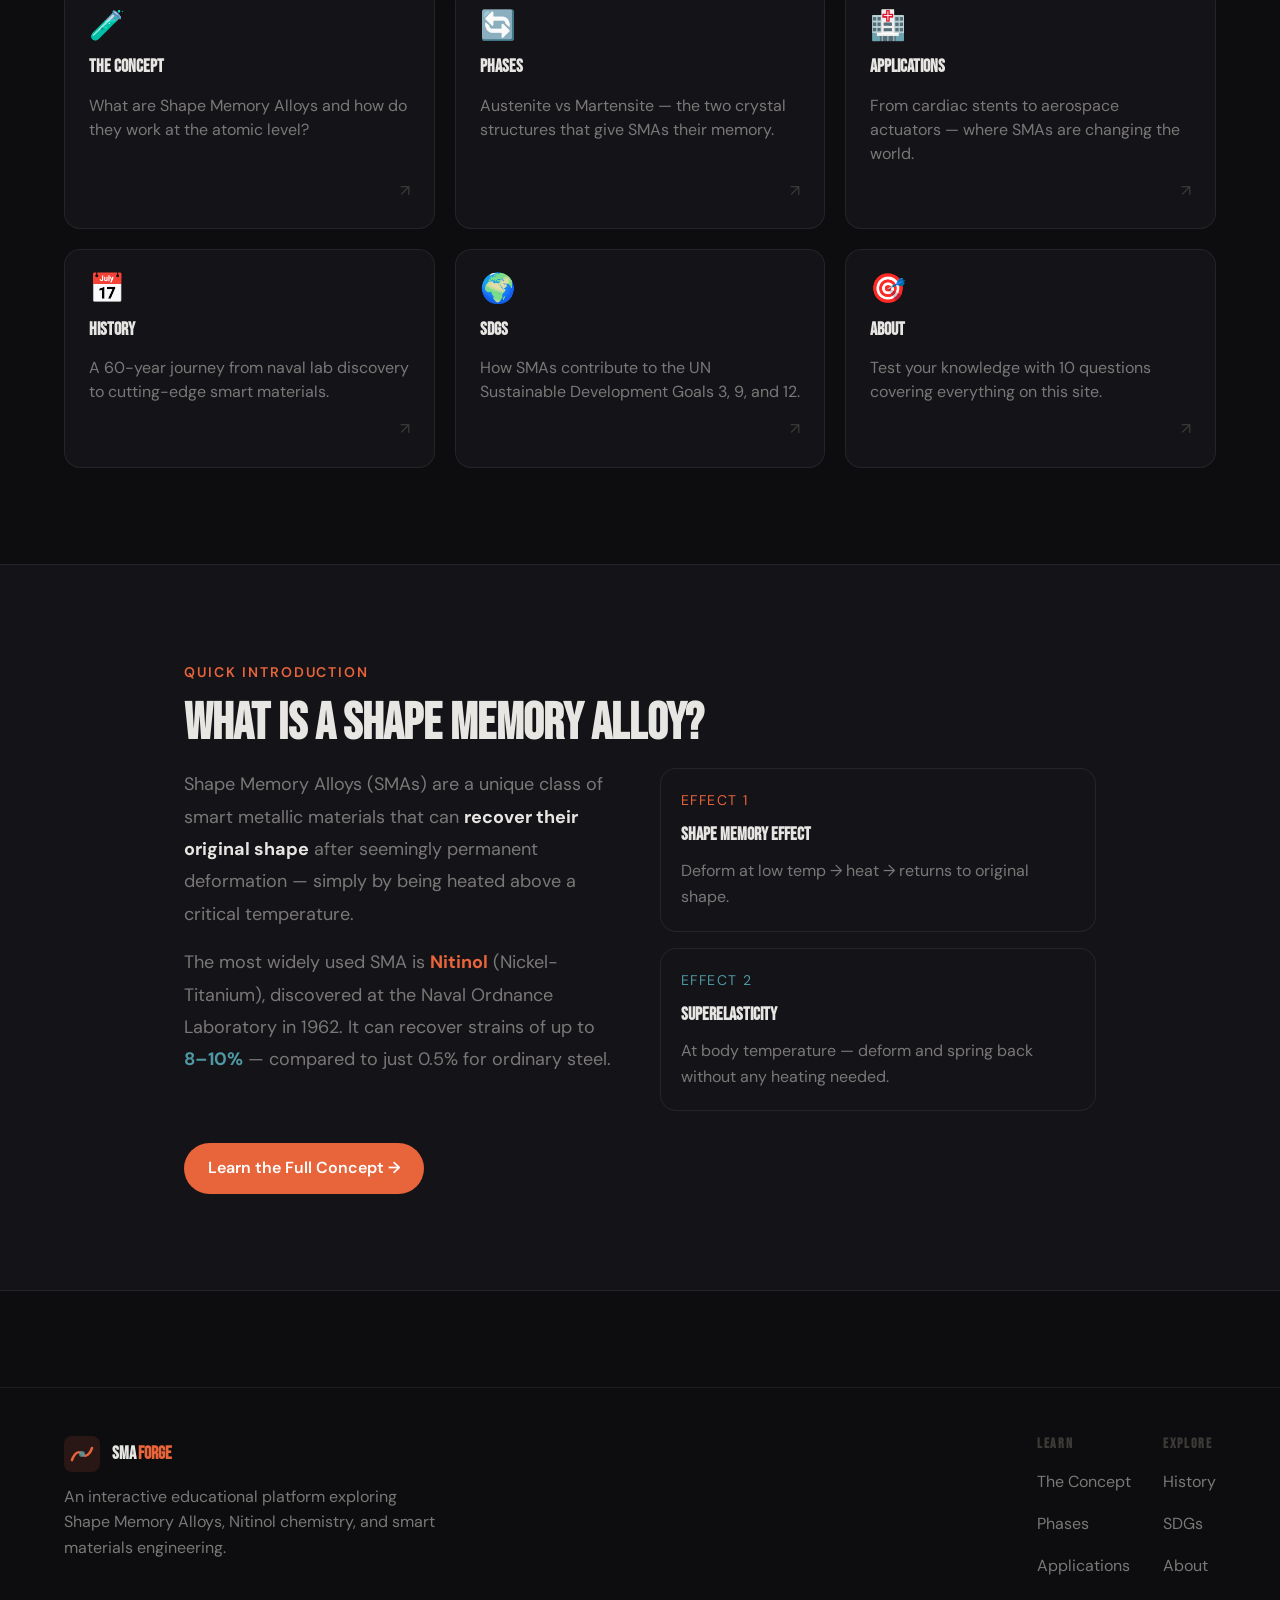
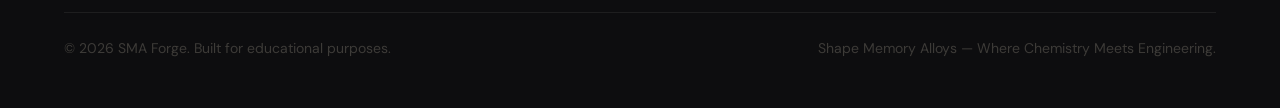
==== commit c3141cc0: "update" ====
--- a/index.html
+++ b/index.html
@@ -462,8 +462,11 @@
                 <path d="M5 12h14M12 5l7 7-7 7"/>
               </svg>
             </a>
-            <a href="./about.html" class="btn btn-secondary">
+            <a href="https://andrew14275.github.io/ChemQuiz/shape-memory-alloys-mcq.html" class="btn btn-secondary">
               Take the Quiz
+            </a>
+            <a href="https://sma-forge.notion.site/?source=copy_link" class="btn btn-secondary">
+              Read our Report
             </a>
           </div>
 
@@ -593,7 +596,7 @@
           <a href="./about.html" class="nav-card nav-card--teal"
              data-reveal data-delay="3">
             <div class="nav-card__icon">🎯</div>
-            <div class="nav-card__title">about</div>
+            <div class="nav-card__title">About</div>
             <div class="nav-card__desc">
               Test your knowledge with 10 questions covering everything on this site.
             </div>
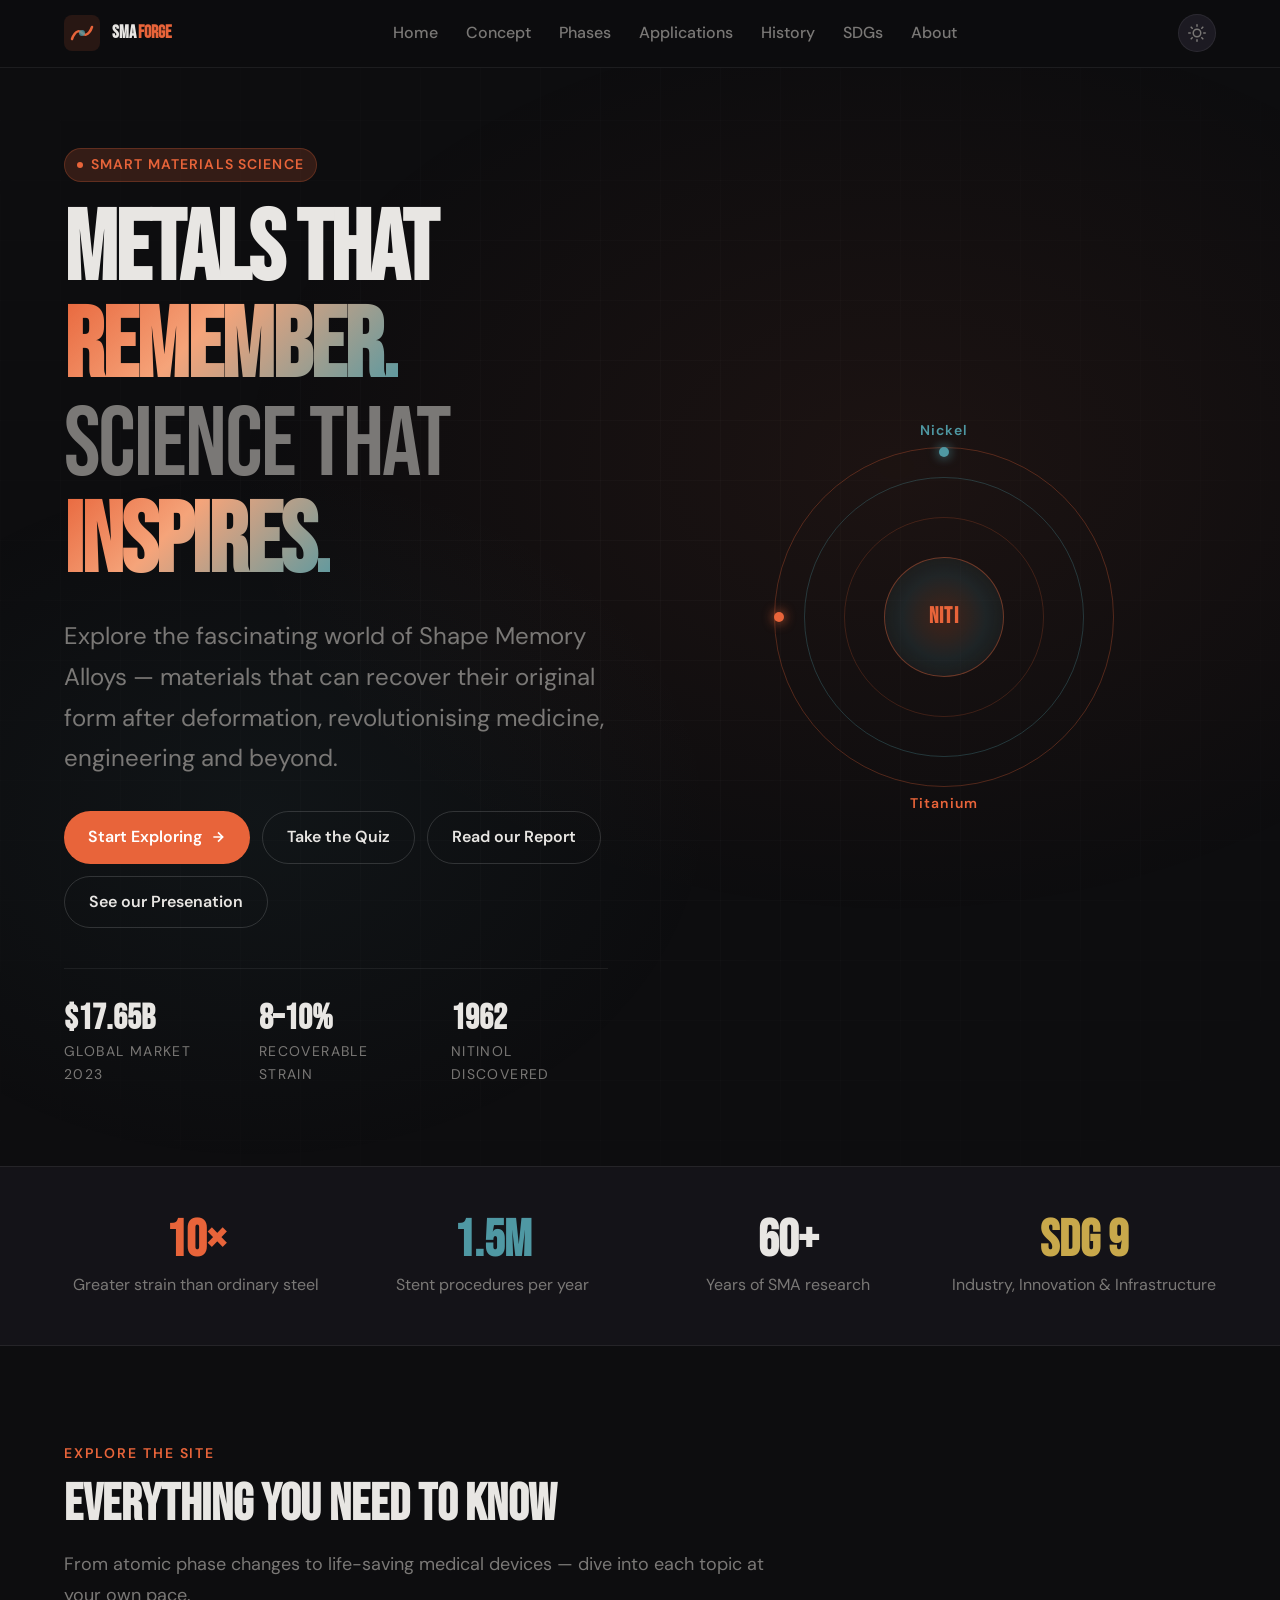
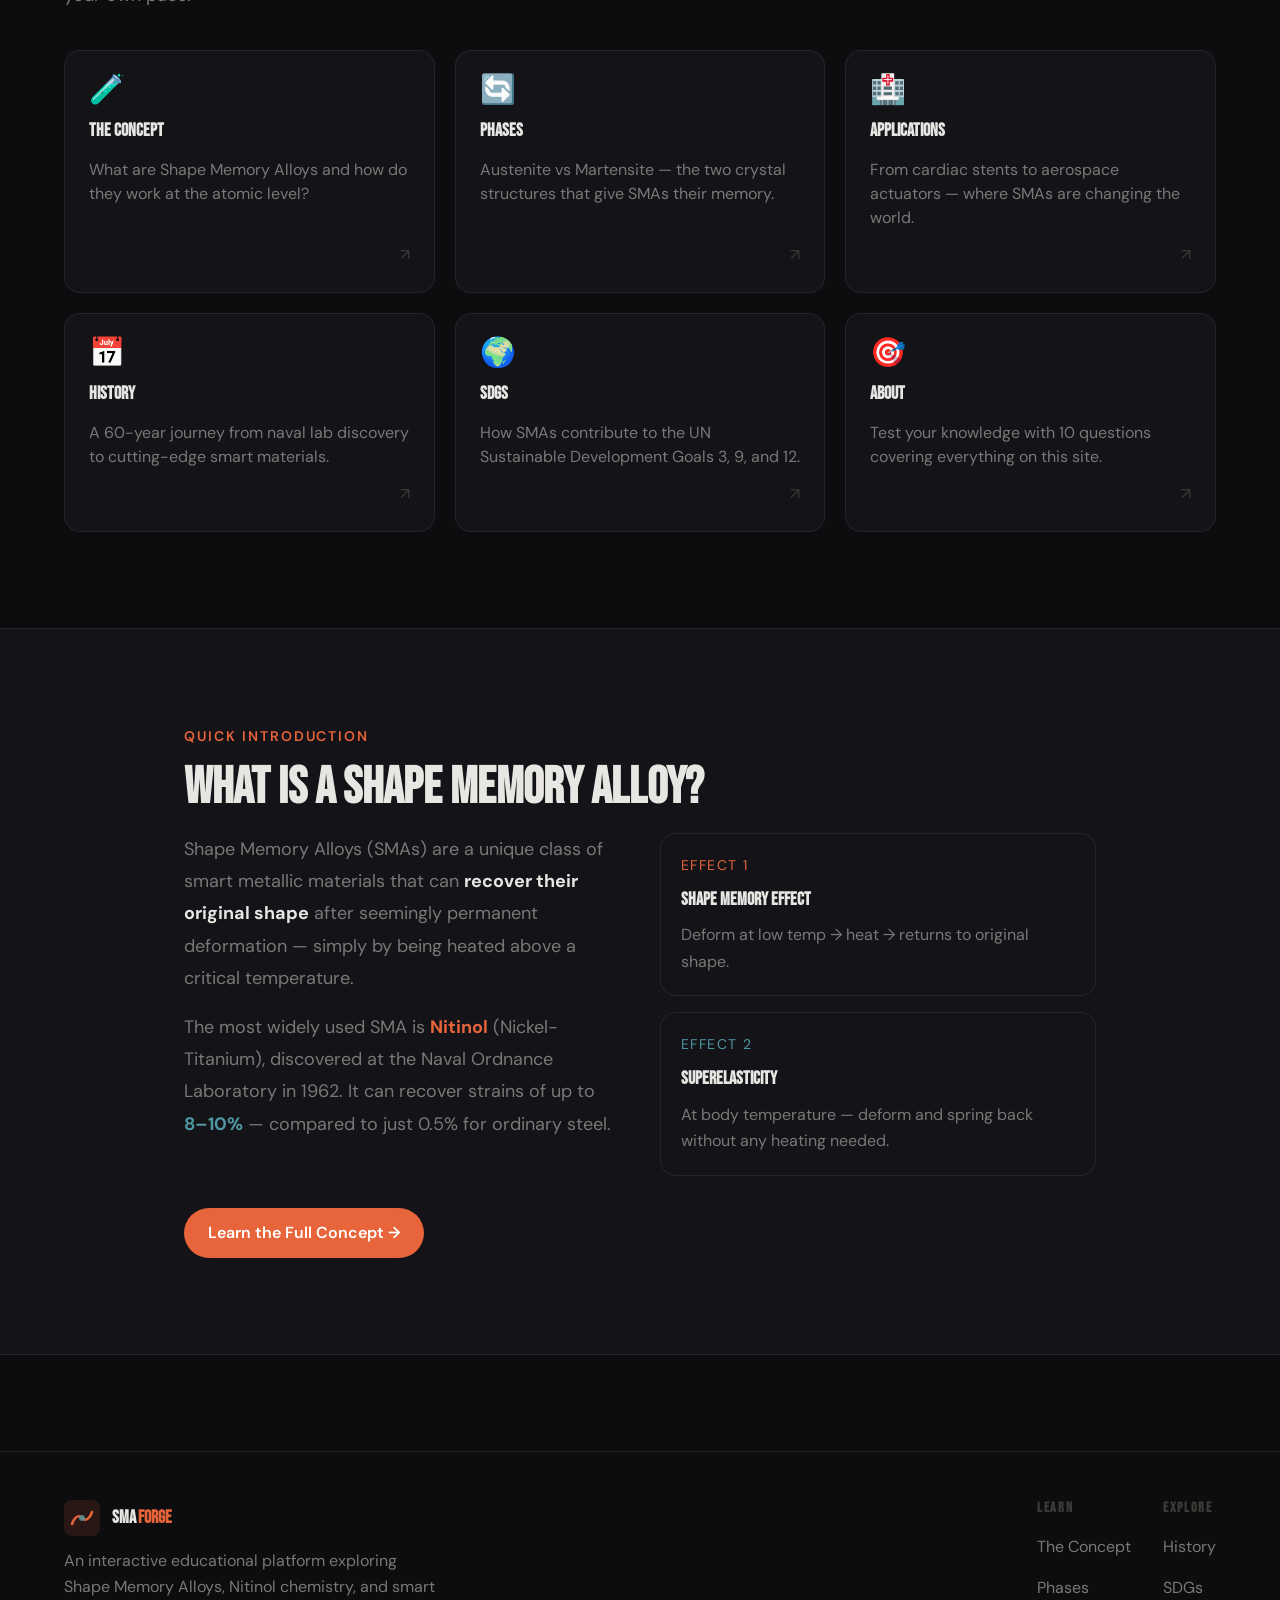
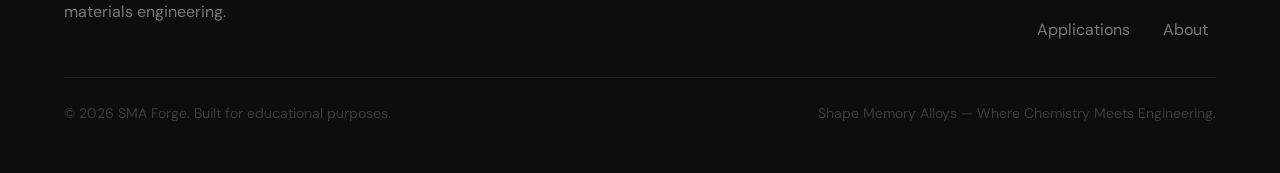
==== commit 8cbdf986: "update" ====
--- a/index.html
+++ b/index.html
@@ -467,6 +467,9 @@
             </a>
             <a href="https://sma-forge.notion.site/?source=copy_link" class="btn btn-secondary">
               Read our Report
+            </a>
+            <a href="https://sma-forge.notion.site/?source=copy_link" class="btn btn-secondary">
+              See our Presenation
             </a>
           </div>
 
